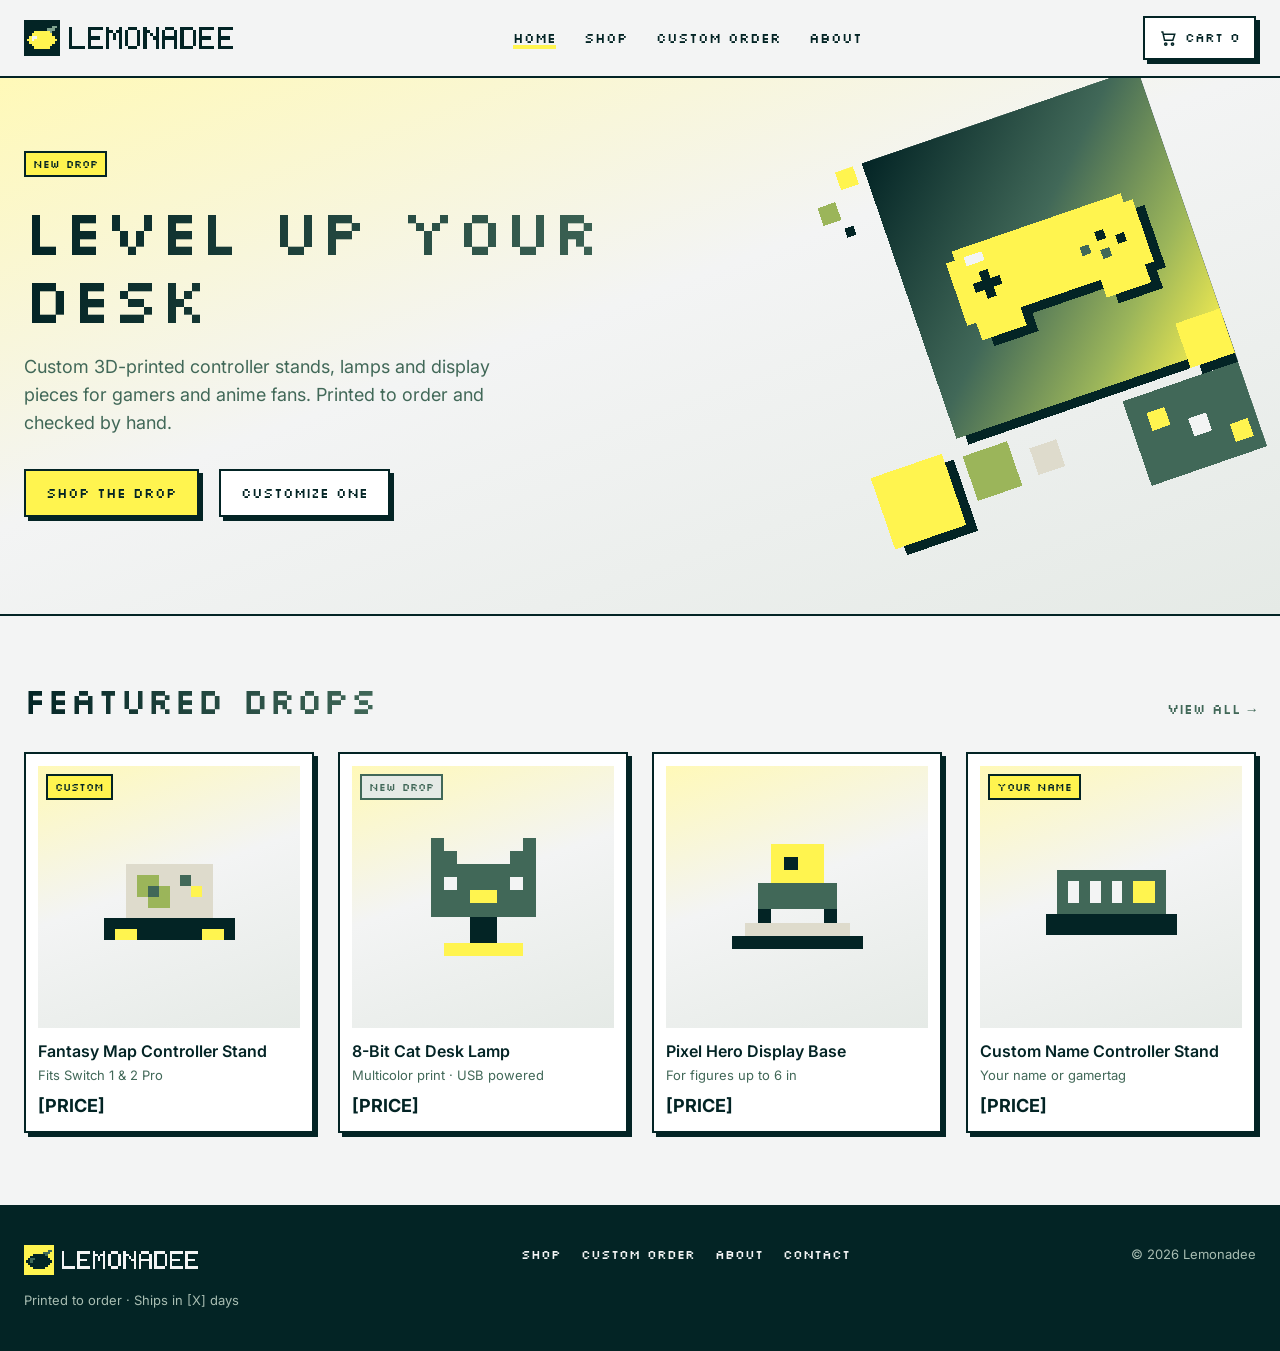
==== index.html @ 3985ff5b "Add Lemonadee pixel-edition website Home, Shop, Product and Custom order/About pages, plus a 404 pag" ====
<!doctype html>
<html lang="en">
<head>
<meta charset="utf-8">
<meta name="viewport" content="width=device-width, initial-scale=1">
<title>Lemonadee — 3D prints for gamers & anime fans</title>
<meta name="description" content="Custom 3D-printed controller stands, lamps and display pieces for gamers and anime fans.">
<meta name="theme-color" content="#032425">
<link rel="icon" href="assets/img/favicon.svg" type="image/svg+xml">
<link rel="preconnect" href="https://fonts.googleapis.com">
<link rel="preconnect" href="https://fonts.gstatic.com" crossorigin>
<link rel="stylesheet" href="https://fonts.googleapis.com/css2?family=Inter:wght@400;600;700&family=Silkscreen:wght@400;700&display=swap">
<link rel="stylesheet" href="assets/css/style.css">
</head>
<body>
<a class="skip" href="#main">Skip to content</a>
<header class="site-header">
<div class="container">
<a class="logo" href="index.html" aria-label="Lemonadee home"><img src="assets/img/logo.svg" alt="Lemonadee" width="406" height="70"></a>
<nav id="site-nav" class="nav" aria-label="Main">
<a href="index.html" aria-current="page">Home</a>
<a href="shop.html">Shop</a>
<a href="custom.html">Custom order</a>
<a href="custom.html#about">About</a>
</nav>
<div class="header-actions">
<a href="#" class="btn cart-btn" aria-label="Cart, 0 items"><svg width="18" height="18" viewBox="0 0 24 24" fill="none" stroke="currentColor" stroke-width="2" aria-hidden="true"><path d="M3 4h2l2.4 11h11L21 7H6.2"/><circle cx="9" cy="20" r="1.5"/><circle cx="18" cy="20" r="1.5"/></svg><span>Cart <span data-cart-count>0</span></span></a>
<button class="btn menu-btn" type="button" aria-expanded="false" aria-controls="site-nav" aria-label="Menu"><svg viewBox="0 0 24 24" fill="none" stroke="currentColor" stroke-width="2.5" aria-hidden="true"><path d="M3 6h18M3 12h18M3 18h18"/></svg></button>
</div>
</div>
</header>
<main id="main">

<section class="hero wash">
<div class="container">
<div class="hero-copy">
<span class="badge">New drop</span>
<h1 class="display-xl grad-text">Level up your desk</h1>
<p class="lead">Custom 3D-printed controller stands, lamps and display pieces for gamers and anime fans. Printed to order and checked by hand.</p>
<div class="hero-ctas">
<a class="btn btn-primary" href="shop.html">Shop the drop</a>
<a class="btn" href="custom.html">Customize one</a>
</div>
</div>
<div class="hero-art"><svg viewBox="0 0 400 340" shape-rendering="crispEdges" aria-hidden="true">
<defs><linearGradient id="hero-grad" x1="0" y1="0" x2="1" y2="1"><stop offset="0" stop-color="#032425"/><stop offset=".45" stop-color="#416858"/><stop offset=".75" stop-color="#9BB55A"/><stop offset="1" stop-color="#FFF44F"/></linearGradient></defs>
<rect x="160" y="8" width="248" height="248" fill="#032425"/>
<rect x="152" y="0" width="248" height="248" fill="url(#hero-grad)"/>
<rect x="80" y="264" width="64" height="64" fill="#032425"/><rect x="72" y="256" width="64" height="64" fill="#FFF44F"/>
<rect x="152" y="264" width="40" height="40" fill="#9BB55A"/><rect x="208" y="276" width="24" height="24" fill="#DEDBCC"/>
<rect x="296" y="264" width="104" height="76" fill="#416858"/>
<rect x="312" y="280" width="16" height="16" fill="#FFF44F"/><rect x="344" y="296" width="16" height="16" fill="#F3F4F4"/><rect x="376" y="312" width="16" height="16" fill="#FFF44F"/>
<rect x="368" y="224" width="40" height="40" fill="#032425"/><rect x="360" y="216" width="40" height="40" fill="#FFF44F"/>
<rect x="128" y="0" width="16" height="16" fill="#FFF44F"/><rect x="104" y="24" width="16" height="16" fill="#9BB55A"/><rect x="120" y="48" width="8" height="8" fill="#032425"/>
<g fill="#032425"><rect x="208" y="104" width="152" height="56"/><rect x="200" y="112" width="168" height="56"/><rect x="208" y="168" width="40" height="16"/><rect x="320" y="168" width="40" height="16"/></g>
<g fill="#FFF44F"><rect x="200" y="96" width="152" height="56"/><rect x="192" y="104" width="168" height="56"/><rect x="200" y="160" width="40" height="16"/><rect x="312" y="160" width="40" height="16"/></g>
<rect x="208" y="104" width="16" height="8" fill="#F3F4F4"/>
<g fill="#032425"><rect x="216" y="120" width="8" height="24"/><rect x="208" y="128" width="24" height="8"/><rect x="320" y="120" width="8" height="8"/><rect x="336" y="128" width="8" height="8"/></g>
<g fill="#416858"><rect x="320" y="136" width="8" height="8"/><rect x="304" y="128" width="8" height="8"/></g>
</svg></div>
</div>
</section>

<section class="section section-ruled" aria-labelledby="featured-title">
<div class="container">
<div class="section-head">
<h2 id="featured-title" class="display-l grad-text">Featured drops</h2>
<a class="link-pixel" href="shop.html">View all →</a>
</div>
<div class="grid featured" id="featured-grid"></div>
</div>
</section>
</main>
<footer class="site-footer">
<div class="container">
<div>
<img src="assets/img/logo-reverse.svg" alt="Lemonadee" width="406" height="70">
<p style="margin:12px 0 0"><small>Printed to order · Ships in [X] days</small></p>
</div>
<nav aria-label="Footer">
<a href="shop.html">Shop</a><a href="custom.html">Custom order</a><a href="custom.html#about">About</a><a href="custom.html#contact">Contact</a>
</nav>
<small>© <span data-year>2026</span> Lemonadee</small>
</div>
</footer>
<script src="assets/js/products.js"></script>
<script src="assets/js/main.js"></script>
<script>
document.getElementById("featured-grid").innerHTML =
  PRODUCTS.filter(p => p.featured).slice(0, 4).map(productCard).join("");
</script>
</body>
</html>
---- assets/css/style.css ----
/* Lemonadee — pixel edition
   Palette: Lighthouse, Distant Cloud, Cocoon, June Ivy, Teal Spill + Lemon.
   Style: square corners, 2px outlines, hard pixel shadows, Silkscreen headings. */

:root {
  --lighthouse: #F3F4F4;
  --distant-cloud: #E5EAE6;
  --cocoon: #DEDBCC;
  --june-ivy: #416858;
  --teal-spill: #032425;
  --lemon: #FFF44F;
  --lemon-soft: #FFF9B8;
  --glow-green: #9BB55A;
  --sage: #A8BDB2;
  --white: #FFFFFF;

  --font-display: "Silkscreen", ui-monospace, monospace;
  --font-sans: "Inter", system-ui, -apple-system, "Segoe UI", sans-serif;

  --shadow: 4px 4px 0 0 var(--teal-spill);
  --shadow-sm: 2px 2px 0 0 var(--teal-spill);
  --wash: linear-gradient(160deg, #FFF9B8 0%, #F3F4F4 45%, #E5EAE6 100%);
  --title-grad: linear-gradient(90deg, #032425 0%, #416858 100%);
  --container: 1280px;
}

*, *::before, *::after { box-sizing: border-box; }
html { scroll-behavior: smooth; }
body {
  margin: 0;
  font-family: var(--font-sans);
  color: var(--teal-spill);
  background: var(--lighthouse);
  line-height: 1.5;
  -webkit-font-smoothing: antialiased;
}
img, svg { display: block; max-width: 100%; }
a { color: inherit; text-decoration: none; }
a:hover { color: var(--june-ivy); }
:focus-visible { outline: 3px solid var(--june-ivy); outline-offset: 3px; }

.container { max-width: var(--container); margin: 0 auto; padding: 0 24px; }
.wash { background: var(--wash); }
.sr-only { position: absolute; width: 1px; height: 1px; padding: 0; margin: -1px; overflow: hidden; clip: rect(0,0,0,0); border: 0; }
.skip { position: absolute; left: -999px; top: 8px; background: var(--lemon); padding: 8px 12px; border: 2px solid var(--teal-spill); z-index: 100; }
.skip:focus { left: 8px; }

/* ---------- Type ---------- */
.pixel { font-family: var(--font-display); font-weight: 400; letter-spacing: 0; }
.grad-text {
  background: var(--title-grad);
  -webkit-background-clip: text; background-clip: text; color: transparent;
}
h1, h2, h3 { margin: 0; }
.display-xl { font-family: var(--font-display); font-weight: 400; font-size: clamp(40px, 6vw, 64px); line-height: 1.06; }
.display-l { font-family: var(--font-display); font-weight: 400; font-size: clamp(28px, 4vw, 36px); line-height: 1.12; }
.lead { font-size: 18px; line-height: 28px; color: var(--june-ivy); max-width: 480px; }
.muted { color: var(--june-ivy); }

/* ---------- Buttons & badges ---------- */
.btn {
  display: inline-flex; align-items: center; justify-content: center; gap: 8px;
  min-height: 48px; padding: 0 20px;
  font-family: var(--font-display); font-size: 14px; color: var(--teal-spill);
  background: var(--white); border: 2px solid var(--teal-spill); border-radius: 0;
  box-shadow: var(--shadow); cursor: pointer;
  transition: transform 80ms steps(2), box-shadow 80ms steps(2);
}
.btn:hover { transform: translate(2px, 2px); box-shadow: var(--shadow-sm); color: var(--teal-spill); }
.btn:active { transform: translate(4px, 4px); box-shadow: none; }
.btn-primary { background: var(--lemon); }
.btn-dark { background: var(--teal-spill); color: var(--lemon); }
.btn-dark:hover { color: var(--lemon); }
.btn-block { width: 100%; }

.badge {
  display: inline-block; font-family: var(--font-display); font-size: 11px; line-height: 16px;
  padding: 3px 7px; border: 2px solid var(--teal-spill); background: var(--lemon);
}
.badge-new { background: var(--distant-cloud); color: var(--june-ivy); border-color: var(--june-ivy); }

/* ---------- Header ---------- */
.site-header { position: sticky; top: 0; z-index: 50; background: rgba(243,244,244,.94); backdrop-filter: blur(6px); border-bottom: 2px solid var(--teal-spill); }
.site-header .container { display: flex; align-items: center; justify-content: space-between; gap: 24px; min-height: 76px; }
.logo img { height: 36px; width: auto; }
.nav { display: flex; gap: 28px; font-family: var(--font-display); font-size: 14px; }
.nav a[aria-current="page"] { box-shadow: inset 0 -4px 0 var(--lemon); }
.header-actions { display: flex; align-items: center; gap: 12px; }
.cart-btn { min-height: 44px; padding: 0 14px; font-size: 13px; white-space: nowrap; }
.menu-btn { display: none; min-height: 44px; width: 48px; padding: 0; }
.menu-btn svg { width: 20px; height: 20px; }

@media (max-width: 820px) {
  .menu-btn { display: inline-flex; }
  .nav {
    display: none; position: absolute; left: 0; right: 0; top: 100%;
    flex-direction: column; gap: 0; background: var(--lighthouse);
    border-bottom: 2px solid var(--teal-spill);
  }
  .nav.open { display: flex; }
  .nav a { padding: 16px 24px; border-top: 1px solid var(--distant-cloud); }
}
@media (max-width: 420px) {
  .logo img { height: 28px; }
  .site-header .container { gap: 12px; }
  .hero-art svg { max-width: 300px; }
}

/* ---------- Hero ---------- */
.hero { padding: 56px 0 80px; overflow: hidden; }
.hero .container { display: flex; flex-wrap: wrap; align-items: center; gap: 48px; }
.hero-copy { flex: 1 1 440px; min-width: 0; }
.hero-copy h1 { margin-top: 20px; }
.hero-copy .lead { margin-top: 20px; }
.hero-ctas { display: flex; flex-wrap: wrap; gap: 20px; margin-top: 32px; }
.hero-art { flex: 1 1 360px; min-width: 0; display: flex; justify-content: center; }
.hero-art svg { width: 100%; max-width: 470px; height: auto; transform: rotate(-19deg); }

/* ---------- Sections ---------- */
.section { padding: 64px 0 72px; }
.section-ruled { border-top: 2px solid var(--teal-spill); }
.section-head { display: flex; flex-wrap: wrap; align-items: flex-end; justify-content: space-between; gap: 16px; margin-bottom: 32px; }
.link-pixel { font-family: var(--font-display); font-size: 14px; color: var(--june-ivy); }

/* ---------- Product grid & card ---------- */
.grid { display: grid; grid-template-columns: repeat(auto-fill, minmax(220px, 1fr)); gap: 24px; }
.grid.featured { grid-template-columns: repeat(auto-fit, minmax(200px, 1fr)); }
@media (max-width: 520px) { .grid, .grid.featured { grid-template-columns: repeat(2, minmax(0, 1fr)); gap: 16px; } }

.card {
  display: flex; flex-direction: column; background: var(--white);
  border: 2px solid var(--teal-spill); box-shadow: var(--shadow); padding: 12px;
  transition: transform 80ms steps(2), box-shadow 80ms steps(2);
}
.card:hover { transform: translate(2px, 2px); box-shadow: var(--shadow-sm); color: var(--teal-spill); }
.card-media { position: relative; aspect-ratio: 1; background: var(--wash); display: flex; align-items: center; justify-content: center; }
.card-media .badge { position: absolute; top: 8px; left: 8px; }
.card-media svg { width: 50%; height: auto; }
.card-title { margin: 12px 0 0; font-size: 16px; line-height: 22px; font-weight: 600; }
.card-meta { margin: 4px 0 0; font-size: 13px; line-height: 18px; color: var(--june-ivy); }
.card-price { margin: auto 0 0; padding-top: 8px; font-size: 18px; font-weight: 700; }

/* ---------- Shop filters ---------- */
.page-head { padding: 48px 0 32px; }
.page-head .lead { margin-top: 12px; }
.filters { display: flex; flex-wrap: wrap; gap: 12px; margin-bottom: 32px; }
.chip { min-height: 44px; font-size: 13px; padding: 0 16px; box-shadow: var(--shadow-sm); }
.chip[aria-pressed="true"] { background: var(--teal-spill); color: var(--lemon); }
.empty { padding: 32px; border: 2px dashed var(--june-ivy); text-align: center; color: var(--june-ivy); }

/* ---------- Product detail ---------- */
.crumbs { font-size: 14px; color: var(--june-ivy); padding-top: 32px; }
.crumbs a { text-decoration: underline; }
.pdp { display: flex; flex-wrap: wrap; gap: 48px; padding: 24px 0 72px; }
.pdp-media { flex: 1 1 420px; min-width: 0; }
.pdp-media .frame { aspect-ratio: 1; border: 2px solid var(--teal-spill); box-shadow: var(--shadow); background: var(--wash); display: flex; align-items: center; justify-content: center; }
.pdp-media .frame svg { width: 56%; height: auto; }
.thumbs { display: flex; gap: 12px; margin-top: 16px; }
.thumbs button { width: 72px; height: 72px; padding: 8px; background: var(--white); border: 2px solid var(--teal-spill); cursor: pointer; }
.thumbs button[aria-pressed="true"] { box-shadow: var(--shadow-sm); background: var(--lemon-soft); }
.pdp-info { flex: 1 1 380px; min-width: 0; }
.pdp-info .price { font-size: 26px; font-weight: 700; margin: 16px 0 0; }
.pdp-info .desc { margin: 16px 0 0; color: var(--june-ivy); font-size: 16px; line-height: 26px; }
.opt { margin-top: 28px; border: 0; padding: 0; }
.opt legend { font-family: var(--font-display); font-size: 13px; margin-bottom: 12px; padding: 0; }
.swatches { display: flex; flex-wrap: wrap; gap: 12px; }
.swatch { width: 44px; height: 44px; border: 2px solid var(--teal-spill); cursor: pointer; padding: 0; }
.swatch[aria-checked="true"] { box-shadow: var(--shadow-sm); outline: 3px solid var(--lemon); outline-offset: 2px; }
.qty { display: inline-flex; border: 2px solid var(--teal-spill); background: var(--white); }
.qty button { width: 44px; height: 44px; border: 0; background: transparent; font-family: var(--font-display); font-size: 18px; cursor: pointer; color: var(--teal-spill); }
.qty input { width: 56px; border: 0; border-left: 2px solid var(--teal-spill); border-right: 2px solid var(--teal-spill); text-align: center; font: 600 16px var(--font-sans); color: var(--teal-spill); }
.pdp-actions { display: flex; flex-wrap: wrap; gap: 16px; margin-top: 28px; }
.details { margin-top: 32px; border-top: 2px solid var(--teal-spill); }
.details li { padding: 10px 0; border-bottom: 1px solid var(--cocoon); font-size: 15px; }
.details ul { list-style: none; margin: 0; padding: 0; }

/* ---------- Forms ---------- */
.form { display: grid; gap: 20px; }
.form .row { display: grid; grid-template-columns: repeat(2, minmax(0, 1fr)); gap: 20px; }
@media (max-width: 640px) { .form .row { grid-template-columns: 1fr; } }
.field label { display: block; font-family: var(--font-display); font-size: 12px; margin-bottom: 8px; }
.field input, .field select, .field textarea {
  width: 100%; min-height: 48px; padding: 12px 14px; font: 16px var(--font-sans); color: var(--teal-spill);
  background: var(--white); border: 2px solid var(--teal-spill); border-radius: 0;
}
.field textarea { min-height: 128px; resize: vertical; }
.field .hint { margin-top: 6px; font-size: 13px; color: var(--june-ivy); }
.form-note { padding: 14px 16px; background: var(--lemon-soft); border: 2px solid var(--teal-spill); font-size: 14px; }

.split { display: flex; flex-wrap: wrap; gap: 48px; }
.split > * { flex: 1 1 380px; min-width: 0; }
.panel { background: var(--white); border: 2px solid var(--teal-spill); box-shadow: var(--shadow); padding: 28px; }
.panel h2 { margin-bottom: 20px; }
.info-list { list-style: none; padding: 0; margin: 0; display: grid; gap: 16px; }
.info-list li { display: flex; gap: 14px; align-items: flex-start; }
.info-list .pix { flex: none; width: 16px; height: 16px; margin-top: 4px; background: var(--lemon); border: 2px solid var(--teal-spill); }
.steps { counter-reset: s; list-style: none; padding: 0; margin: 0; display: grid; gap: 16px; }
.steps li { counter-increment: s; display: flex; gap: 16px; align-items: flex-start; }
.steps li::before { content: counter(s); flex: none; width: 36px; height: 36px; display: grid; place-items: center; font-family: var(--font-display); background: var(--teal-spill); color: var(--lemon); }

/* ---------- Footer ---------- */
.site-footer { background: var(--teal-spill); color: var(--lighthouse); }
.site-footer .container { display: flex; flex-wrap: wrap; justify-content: space-between; gap: 24px; padding-top: 40px; padding-bottom: 40px; }
.site-footer img { height: 30px; width: auto; }
.site-footer nav { display: flex; flex-wrap: wrap; gap: 20px; font-family: var(--font-display); font-size: 13px; }
.site-footer a:hover { color: var(--lemon); }
.site-footer small { color: var(--sage); font-size: 13px; }

/* ---------- Toast ---------- */
.toast {
  position: fixed; left: 50%; bottom: 24px; transform: translate(-50%, 140%);
  background: var(--teal-spill); color: var(--lighthouse); border: 2px solid var(--lemon);
  box-shadow: 4px 4px 0 0 var(--lemon); padding: 14px 18px; font-size: 14px; z-index: 200;
  transition: transform 160ms steps(4); max-width: calc(100% - 32px);
}
.toast.show { transform: translate(-50%, 0); }

@media (prefers-reduced-motion: reduce) {
  *, *::before, *::after { transition: none !important; scroll-behavior: auto !important; }
}
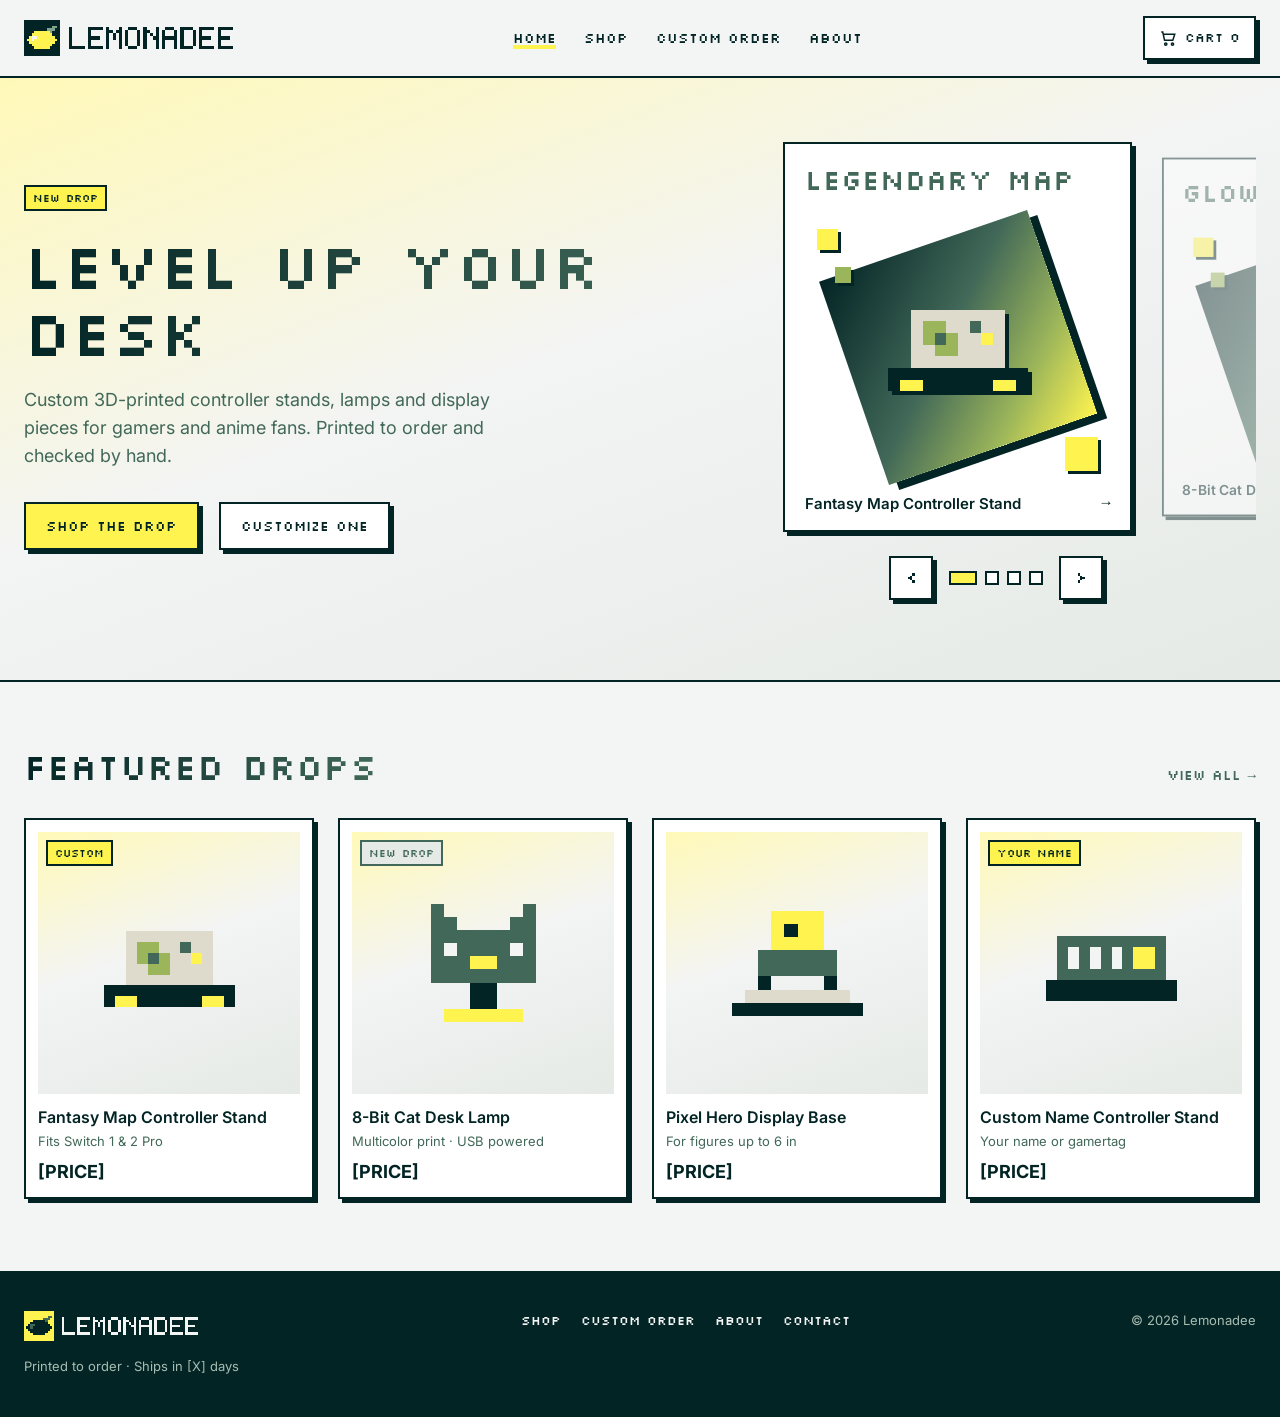
==== commit 98dd5a49: "Replace hero art with popular-products carousel Reverts the mobile background-art change and adds a " ====
--- a/index.html
+++ b/index.html
@@ -42,22 +42,14 @@
 <a class="btn" href="custom.html">Customize one</a>
 </div>
 </div>
-<div class="hero-art"><svg viewBox="0 0 400 340" shape-rendering="crispEdges" aria-hidden="true">
-<defs><linearGradient id="hero-grad" x1="0" y1="0" x2="1" y2="1"><stop offset="0" stop-color="#032425"/><stop offset=".45" stop-color="#416858"/><stop offset=".75" stop-color="#9BB55A"/><stop offset="1" stop-color="#FFF44F"/></linearGradient></defs>
-<rect x="160" y="8" width="248" height="248" fill="#032425"/>
-<rect x="152" y="0" width="248" height="248" fill="url(#hero-grad)"/>
-<rect x="80" y="264" width="64" height="64" fill="#032425"/><rect x="72" y="256" width="64" height="64" fill="#FFF44F"/>
-<rect x="152" y="264" width="40" height="40" fill="#9BB55A"/><rect x="208" y="276" width="24" height="24" fill="#DEDBCC"/>
-<rect x="296" y="264" width="104" height="76" fill="#416858"/>
-<rect x="312" y="280" width="16" height="16" fill="#FFF44F"/><rect x="344" y="296" width="16" height="16" fill="#F3F4F4"/><rect x="376" y="312" width="16" height="16" fill="#FFF44F"/>
-<rect x="368" y="224" width="40" height="40" fill="#032425"/><rect x="360" y="216" width="40" height="40" fill="#FFF44F"/>
-<rect x="128" y="0" width="16" height="16" fill="#FFF44F"/><rect x="104" y="24" width="16" height="16" fill="#9BB55A"/><rect x="120" y="48" width="8" height="8" fill="#032425"/>
-<g fill="#032425"><rect x="208" y="104" width="152" height="56"/><rect x="200" y="112" width="168" height="56"/><rect x="208" y="168" width="40" height="16"/><rect x="320" y="168" width="40" height="16"/></g>
-<g fill="#FFF44F"><rect x="200" y="96" width="152" height="56"/><rect x="192" y="104" width="168" height="56"/><rect x="200" y="160" width="40" height="16"/><rect x="312" y="160" width="40" height="16"/></g>
-<rect x="208" y="104" width="16" height="8" fill="#F3F4F4"/>
-<g fill="#032425"><rect x="216" y="120" width="8" height="24"/><rect x="208" y="128" width="24" height="8"/><rect x="320" y="120" width="8" height="8"/><rect x="336" y="128" width="8" height="8"/></g>
-<g fill="#416858"><rect x="320" y="136" width="8" height="8"/><rect x="304" y="128" width="8" height="8"/></g>
-</svg></div>
+<div class="hero-art hero-carousel" role="region" aria-roledescription="carousel" aria-label="Popular products">
+<ul class="hc-track" id="hc-track"></ul>
+<div class="hc-controls">
+<button class="btn hc-btn" type="button" data-hc="prev" aria-label="Previous product"><svg viewBox="0 0 12 12" shape-rendering="crispEdges" aria-hidden="true"><path fill="currentColor" d="M7 2h2v2H7zM5 4h2v2H5zM3 5h2v2H3zM5 6h2v2H5zM7 8h2v2H7z"/></svg></button>
+<div class="hc-dots" id="hc-dots"></div>
+<button class="btn hc-btn" type="button" data-hc="next" aria-label="Next product"><svg viewBox="0 0 12 12" shape-rendering="crispEdges" aria-hidden="true"><path fill="currentColor" d="M3 2h2v2H3zM5 4h2v2H5zM7 5h2v2H7zM5 6h2v2H5zM3 8h2v2H3z"/></svg></button>
+</div>
+</div>
 </div>
 </section>
 
@@ -85,9 +77,11 @@
 </footer>
 <script src="assets/js/products.js"></script>
 <script src="assets/js/main.js"></script>
+<script src="assets/js/carousel.js" defer></script>
 <script>
-document.getElementById("featured-grid").innerHTML =
-  PRODUCTS.filter(p => p.featured).slice(0, 4).map(productCard).join("");
+const featured = PRODUCTS.filter(p => p.featured);
+document.getElementById("featured-grid").innerHTML = featured.slice(0, 4).map(productCard).join("");
+document.getElementById("hc-track").innerHTML = featured.map((p, i) => heroSlide(p, i, featured.length)).join("");
 </script>
 </body>
 </html>
--- a/assets/css/style.css
+++ b/assets/css/style.css
@@ -103,7 +103,6 @@
 @media (max-width: 420px) {
   .logo img { height: 28px; }
   .site-header .container { gap: 12px; }
-  .hero-art svg { max-width: 300px; }
 }
 
 /* ---------- Hero ---------- */
@@ -114,7 +113,60 @@
 .hero-copy .lead { margin-top: 20px; }
 .hero-ctas { display: flex; flex-wrap: wrap; gap: 20px; margin-top: 32px; }
 .hero-art { flex: 1 1 360px; min-width: 0; display: flex; justify-content: center; }
-.hero-art svg { width: 100%; max-width: 470px; height: auto; transform: rotate(-19deg); }
+.hero-art { flex-direction: column; align-items: stretch; }
+
+/* ---------- Hero carousel ---------- */
+.hero-carousel { position: relative; max-width: 520px; }
+.hc-track {
+  list-style: none; margin: 0; padding: 8px 9% 12px;
+  display: flex; gap: 16px; overflow-x: auto; overscroll-behavior-x: contain;
+  scroll-snap-type: x mandatory; scroll-padding-inline: 9%; scrollbar-width: none;
+}
+.hc-track::-webkit-scrollbar { display: none; }
+.hc-slide {
+  flex: 0 0 82%; scroll-snap-align: center; min-width: 0;
+  opacity: .45; transform: scale(.92);
+  transition: opacity 200ms steps(4), transform 200ms steps(4);
+}
+.hc-slide.is-active { opacity: 1; transform: none; }
+.hc-card {
+  display: flex; flex-direction: column; height: 100%; padding: 20px 20px 16px; background: var(--white);
+  border: 2px solid var(--teal-spill); box-shadow: var(--shadow);
+}
+.hc-card:hover { color: var(--teal-spill); }
+.hc-card:hover .hc-go { transform: translateX(4px); }
+.hc-tagline { margin: 0; font-family: var(--font-display); font-size: clamp(22px, 3vw, 28px); line-height: 1.1; color: var(--june-ivy); }
+.hc-stage { position: relative; aspect-ratio: 1 / .9; margin-top: 12px; }
+.hc-plate {
+  position: absolute; inset: 12% 14% 10%; transform: rotate(-19deg);
+  background: linear-gradient(135deg, #032425 0%, #416858 45%, #9BB55A 75%, #FFF44F 100%);
+  box-shadow: 8px 8px 0 0 var(--teal-spill);
+}
+.hc-pix { position: absolute; width: 7%; aspect-ratio: 1; box-shadow: 3px 3px 0 0 var(--teal-spill); }
+.hc-pix-a { left: 4%; top: 8%; background: var(--lemon); }
+.hc-pix-b { left: 10%; top: 22%; width: 5%; background: var(--glow-green); }
+.hc-pix-c { right: 4%; bottom: 4%; width: 11%; background: var(--lemon); }
+.hc-media { position: absolute; inset: 6%; display: flex; align-items: center; justify-content: center; }
+.hc-media img { width: 100%; height: 100%; object-fit: cover; border: 2px solid var(--teal-spill); }
+.hc-media img.is-cutout { object-fit: contain; border: 0; filter: drop-shadow(6px 6px 0 rgba(3,36,37,.85)); }
+.hc-media svg { width: 52%; height: auto; filter: drop-shadow(4px 4px 0 var(--teal-spill)); }
+.hc-name { display: flex; justify-content: space-between; gap: 12px; margin: auto 0 0; padding-top: 12px; font-weight: 600; font-size: 15px; line-height: 20px; }
+.hc-go { font-family: var(--font-display); transition: transform 80ms steps(2); }
+.hc-controls { display: flex; align-items: center; justify-content: center; gap: 16px; margin-top: 12px; }
+.hc-btn { min-height: 44px; width: 44px; padding: 0; }
+.hc-btn svg { width: 14px; height: 14px; }
+.hc-dots { display: flex; gap: 8px; }
+.hc-dots button {
+  width: 14px; height: 14px; padding: 0; border: 2px solid var(--teal-spill);
+  background: var(--white); cursor: pointer; position: relative;
+}
+.hc-dots button::after { content: ""; position: absolute; inset: -15px; } /* 44px tap target */
+.hc-dots button[aria-current="true"] { background: var(--lemon); width: 28px; }
+@media (max-width: 860px) {
+  .hero-carousel { max-width: none; margin-inline: -24px; }
+  .hc-track { padding-inline: 10%; scroll-padding-inline: 10%; }
+  .hc-slide { flex-basis: 80%; }
+}
 
 /* ---------- Sections ---------- */
 .section { padding: 64px 0 72px; }
